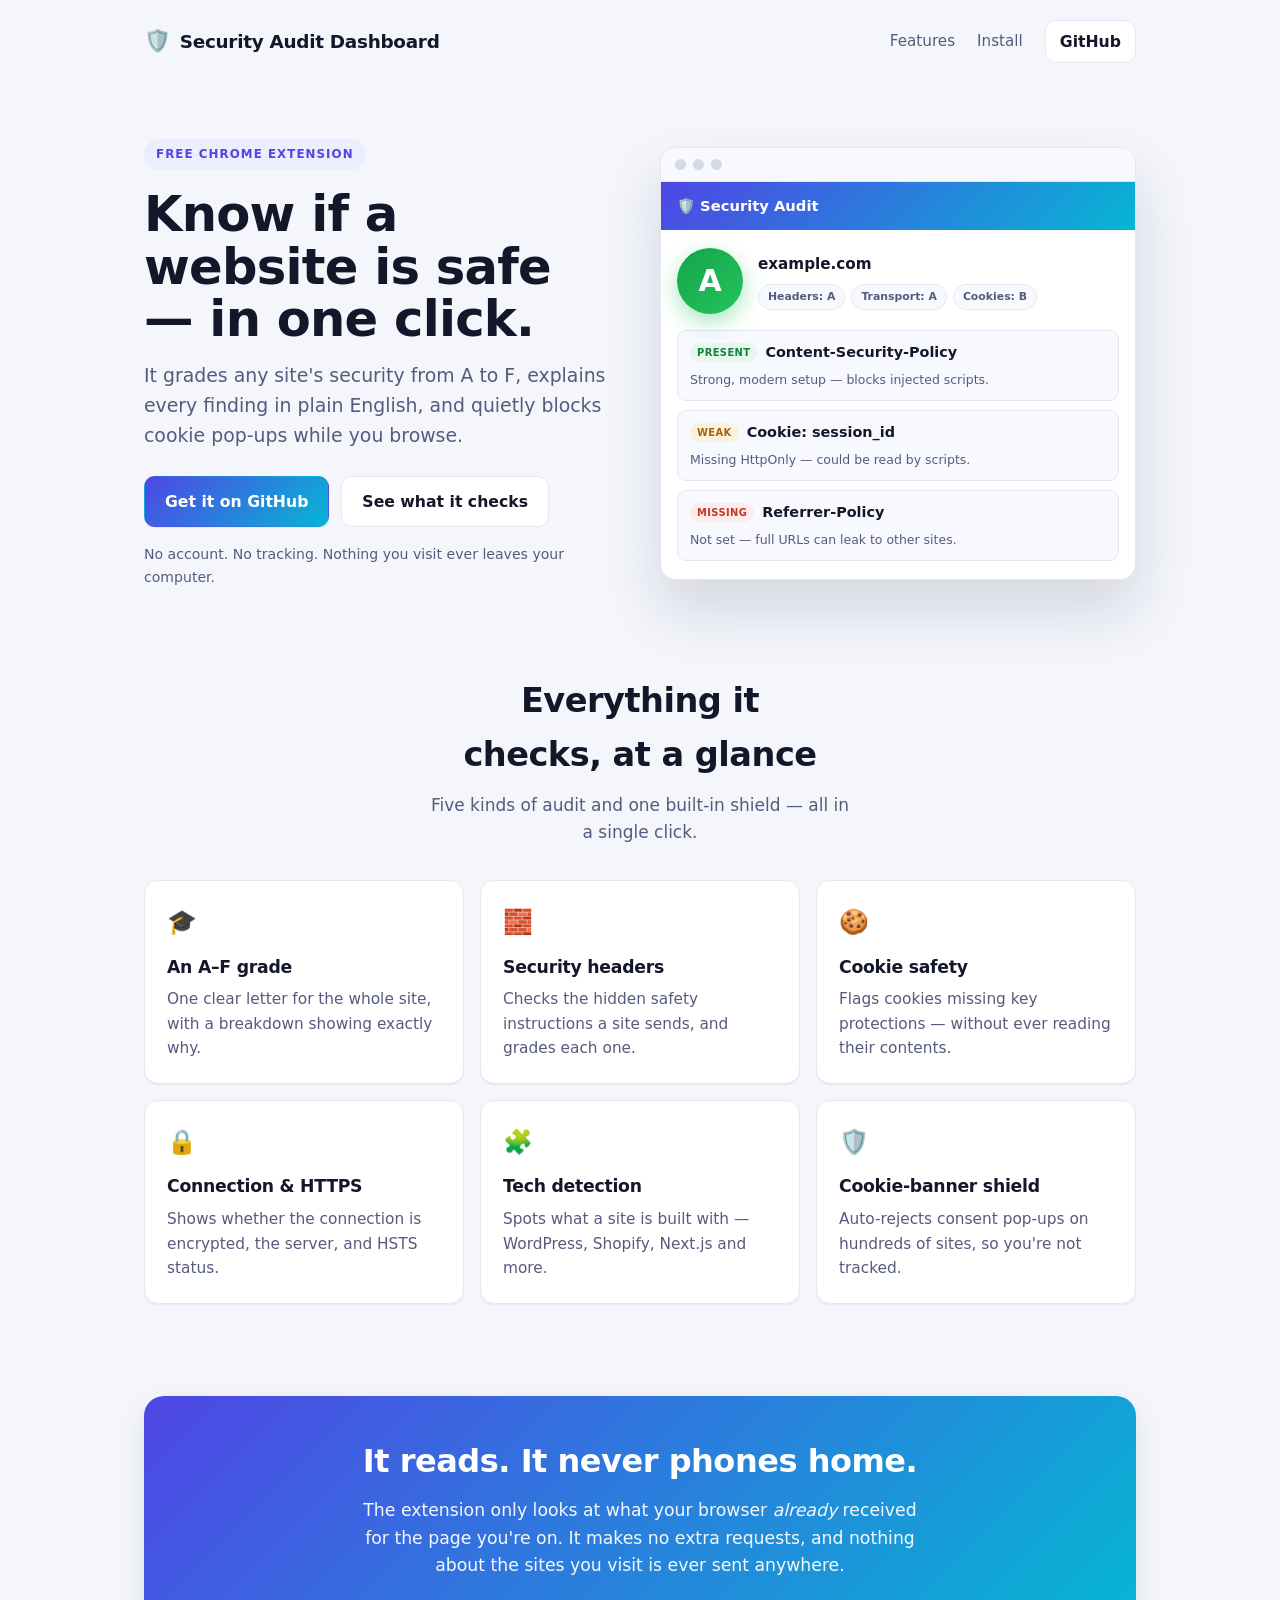
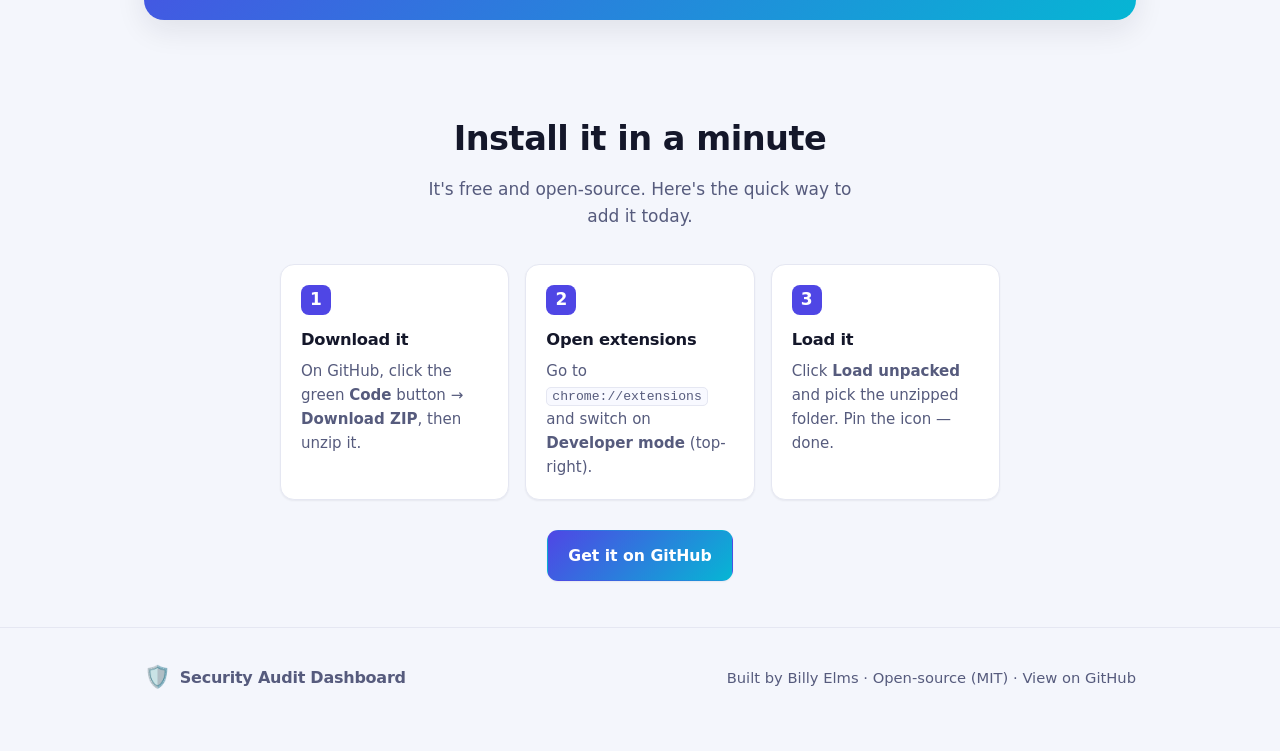
==== docs/index.html @ 19c2b423 "Add landing page (docs/index.html) for GitHub Pages Co-Authored-By: Claude Opus 4.8 <noreply@anthrop" ====
<!DOCTYPE html>
<html lang="en">
<head>
<meta charset="UTF-8" />
<meta name="viewport" content="width=device-width, initial-scale=1" />
<title>Security Audit Dashboard — grade any website's security in one click</title>
<style>
  :root {
    --bg: #f4f6fc;
    --surface: #ffffff;
    --surface-2: #f8f9ff;
    --ink: #14172a;
    --ink-soft: #565b7d;
    --line: #e5e7f2;
    --accent: #4f46e5;
    --accent-2: #06b6d4;
    --accent-soft: #eceefe;
    --good: #12813c;  --good-bg: #e7f7ee;
    --warn: #a4620a;  --warn-bg: #fbf1df;
    --bad:  #c0392b;  --bad-bg:  #fdecec;
    --shadow-sm: 0 1px 2px rgba(20,23,42,.06);
    --shadow-md: 0 10px 30px rgba(20,23,42,.09);
    --shadow-lg: 0 30px 60px rgba(20,23,42,.14);
  }
  @media (prefers-color-scheme: dark) {
    :root {
      --bg: #090d1b;
      --surface: #141a2e;
      --surface-2: #10152a;
      --ink: #e9ecf7;
      --ink-soft: #a4a9c8;
      --line: #252b45;
      --accent: #8b93ff;
      --accent-2: #38cfe6;
      --accent-soft: #191f3c;
      --good: #63d38c;  --good-bg: #12331f;
      --warn: #f0c66b;  --warn-bg: #392b10;
      --bad:  #f28b82;  --bad-bg:  #3a1a1a;
      --shadow-sm: 0 1px 2px rgba(0,0,0,.4);
      --shadow-md: 0 14px 34px rgba(0,0,0,.45);
      --shadow-lg: 0 34px 70px rgba(0,0,0,.55);
    }
  }
  * { box-sizing: border-box; }
  html { scroll-behavior: smooth; }
  body {
    margin: 0; background: var(--bg); color: var(--ink);
    font-family: system-ui, -apple-system, "Segoe UI", Roboto, sans-serif;
    font-size: 17px; line-height: 1.6; -webkit-font-smoothing: antialiased;
  }
  a { color: var(--accent); }
  h1, h2, h3, .brand { font-family: ui-rounded, "SF Pro Rounded", system-ui, sans-serif; letter-spacing: -.015em; text-wrap: balance; }
  .wrap { max-width: 1040px; margin: 0 auto; padding: 0 24px; }

  /* ---- Nav ---- */
  nav { display: flex; align-items: center; justify-content: space-between; padding: 20px 0; }
  .brand { display: flex; align-items: center; gap: 9px; font-weight: 800; font-size: 1.15rem; }
  .brand .logo { font-size: 1.35rem; }
  nav .links { display: flex; align-items: center; gap: 22px; font-size: .95rem; }
  nav .links a { color: var(--ink-soft); text-decoration: none; }
  nav .links a:hover { color: var(--ink); }
  @media (max-width: 560px) { nav .links a.hide-sm { display: none; } }

  /* ---- Buttons ---- */
  .btn {
    display: inline-flex; align-items: center; gap: 8px; font: inherit; font-weight: 650;
    font-size: .98rem; padding: 12px 20px; border-radius: 11px; cursor: pointer;
    text-decoration: none; border: 1px solid transparent; transition: transform .06s, filter .15s, background .15s;
  }
  .btn:active { transform: translateY(1px); }
  .btn.primary { color: #fff; background: linear-gradient(135deg, var(--accent), var(--accent-2)); box-shadow: var(--shadow-sm); }
  .btn.primary:hover { filter: brightness(1.06); }
  .btn.ghost { color: var(--ink); background: var(--surface); border-color: var(--line); }
  .btn.ghost:hover { border-color: var(--accent); }

  /* ---- Hero ---- */
  .hero { padding: 40px 0 24px; display: grid; gap: 40px; align-items: center; }
  @media (min-width: 860px) { .hero { grid-template-columns: 1fr 1fr; padding: 56px 0 40px; } }
  .eyebrow {
    display: inline-block; font-size: .74rem; font-weight: 700; letter-spacing: .09em; text-transform: uppercase;
    color: var(--accent); background: var(--accent-soft); padding: 6px 12px; border-radius: 999px;
  }
  .hero h1 { font-size: clamp(2.1rem, 5.2vw, 3.1rem); line-height: 1.06; margin: 18px 0 14px; }
  .hero p.lead { font-size: 1.18rem; color: var(--ink-soft); margin: 0 0 26px; max-width: 42ch; }
  .hero .cta { display: flex; flex-wrap: wrap; gap: 12px; }
  .hero .tiny { margin: 16px 0 0; font-size: .88rem; color: var(--ink-soft); }

  /* ---- Product mockup (a stylised preview built in HTML/CSS) ---- */
  .shot {
    background: var(--surface); border: 1px solid var(--line); border-radius: 16px;
    box-shadow: var(--shadow-lg); overflow: hidden; transform: rotate(-1deg);
  }
  .shot .titlebar { display: flex; align-items: center; gap: 7px; padding: 11px 14px; background: var(--surface-2); border-bottom: 1px solid var(--line); }
  .shot .dot { width: 11px; height: 11px; border-radius: 50%; background: #d6d9e6; }
  .shot .bar { background: linear-gradient(135deg, var(--accent), var(--accent-2)); color: #fff; font-weight: 700; font-size: .92rem; padding: 12px 16px; display: flex; align-items: center; gap: 8px; }
  .shot .body { padding: 18px 16px; }
  .shot .top { display: flex; align-items: center; gap: 15px; margin-bottom: 16px; }
  .shot .grade {
    flex: 0 0 auto; width: 66px; height: 66px; border-radius: 50%; display: grid; place-items: center;
    font-family: ui-rounded, system-ui; font-size: 30px; font-weight: 800; color: #fff;
    background: linear-gradient(135deg, #16a34a, #22c55e); box-shadow: 0 8px 22px rgba(34,197,94,.4);
  }
  .shot .site { font-weight: 700; font-size: .95rem; }
  .shot .chips { display: flex; flex-wrap: wrap; gap: 6px; margin-top: 8px; }
  .shot .chip { font-size: .68rem; font-weight: 700; padding: 3px 9px; border-radius: 999px; background: var(--surface-2); border: 1px solid var(--line); color: var(--ink-soft); }
  .shot .row { border: 1px solid var(--line); border-radius: 9px; padding: 10px 12px; margin-top: 9px; background: var(--surface-2); }
  .shot .row .rh { display: flex; align-items: center; gap: 8px; font-weight: 650; font-size: .9rem; }
  .badge { font-size: .62rem; font-weight: 800; letter-spacing: .04em; text-transform: uppercase; padding: 2px 7px; border-radius: 999px; }
  .badge.good { background: var(--good-bg); color: var(--good); }
  .badge.warn { background: var(--warn-bg); color: var(--warn); }
  .badge.bad  { background: var(--bad-bg);  color: var(--bad); }
  .shot .row p { margin: 6px 0 0; font-size: .78rem; color: var(--ink-soft); }

  /* ---- Sections ---- */
  section { padding: 46px 0; }
  .section-head { text-align: center; max-width: 40ch; margin: 0 auto 34px; }
  .section-head h2 { font-size: clamp(1.6rem, 3.5vw, 2.1rem); margin: 0 0 10px; }
  .section-head p { color: var(--ink-soft); margin: 0; }

  .features { display: grid; gap: 16px; grid-template-columns: 1fr; }
  @media (min-width: 620px) { .features { grid-template-columns: 1fr 1fr; } }
  @media (min-width: 900px) { .features { grid-template-columns: 1fr 1fr 1fr; } }
  .feature { background: var(--surface); border: 1px solid var(--line); border-radius: 14px; padding: 22px; box-shadow: var(--shadow-sm); }
  .feature .ic { font-size: 1.5rem; }
  .feature h3 { font-size: 1.08rem; margin: 12px 0 6px; }
  .feature p { margin: 0; color: var(--ink-soft); font-size: .96rem; }

  /* ---- Privacy strip ---- */
  .privacy { background: linear-gradient(135deg, var(--accent), var(--accent-2)); color: #fff; border-radius: 20px; padding: 40px 32px; text-align: center; box-shadow: var(--shadow-md); }
  .privacy h2 { font-size: clamp(1.5rem, 3.4vw, 2rem); margin: 0 0 10px; color: #fff; }
  .privacy p { margin: 0 auto; max-width: 52ch; font-size: 1.08rem; opacity: .95; }

  /* ---- Install ---- */
  .steps { display: grid; gap: 16px; grid-template-columns: 1fr; max-width: 720px; margin: 0 auto; }
  @media (min-width: 720px) { .steps { grid-template-columns: repeat(3, 1fr); } }
  .step { background: var(--surface); border: 1px solid var(--line); border-radius: 14px; padding: 20px; box-shadow: var(--shadow-sm); }
  .step .n { display: grid; place-items: center; width: 30px; height: 30px; border-radius: 8px; background: var(--accent); color: #fff; font-weight: 800; font-family: ui-rounded, system-ui; }
  .step h3 { font-size: 1.02rem; margin: 12px 0 6px; }
  .step p { margin: 0; color: var(--ink-soft); font-size: .94rem; }
  .step code { font-family: ui-monospace, Menlo, monospace; font-size: .82rem; background: var(--surface-2); border: 1px solid var(--line); border-radius: 5px; padding: 1px 5px; }
  .install-cta { text-align: center; margin-top: 30px; }

  footer { border-top: 1px solid var(--line); padding: 32px 0 56px; color: var(--ink-soft); font-size: .92rem; }
  footer .frow { display: flex; flex-wrap: wrap; gap: 12px 24px; align-items: center; justify-content: space-between; }
  footer a { color: var(--ink-soft); text-decoration: none; }
  footer a:hover { color: var(--accent); }

  [class*="fade"] { animation: rise .5s ease both; }
  @keyframes rise { from { opacity: 0; transform: translateY(10px); } to { opacity: 1; transform: none; } }
  @media (prefers-reduced-motion: reduce) { * { animation: none !important; scroll-behavior: auto; } }
</style>
</head>
<body>

<div class="wrap">
  <nav>
    <div class="brand"><span class="logo">🛡️</span> Security Audit Dashboard</div>
    <div class="links">
      <a href="#features" class="hide-sm">Features</a>
      <a href="#install" class="hide-sm">Install</a>
      <a href="https://github.com/Elmzb/chrome-security-header-analyzer" class="btn ghost" style="padding:8px 14px">GitHub</a>
    </div>
  </nav>

  <!-- HERO -->
  <header class="hero">
    <div class="fade">
      <span class="eyebrow">Free Chrome extension</span>
      <h1>Know if a website is safe — in one click.</h1>
      <p class="lead">It grades any site's security from A to F, explains every finding in plain English, and quietly blocks cookie pop-ups while you browse.</p>
      <div class="cta">
        <a class="btn primary" href="https://github.com/Elmzb/chrome-security-header-analyzer">Get it on GitHub</a>
        <a class="btn ghost" href="#features">See what it checks</a>
      </div>
      <p class="tiny">No account. No tracking. Nothing you visit ever leaves your computer.</p>
    </div>

    <!-- Stylised product preview (built in HTML/CSS, no image needed) -->
    <div class="shot fade" aria-hidden="true">
      <div class="titlebar"><span class="dot"></span><span class="dot"></span><span class="dot"></span></div>
      <div class="bar">🛡️ Security Audit</div>
      <div class="body">
        <div class="top">
          <div class="grade">A</div>
          <div>
            <div class="site">example.com</div>
            <div class="chips">
              <span class="chip">Headers: A</span>
              <span class="chip">Transport: A</span>
              <span class="chip">Cookies: B</span>
            </div>
          </div>
        </div>
        <div class="row">
          <div class="rh"><span class="badge good">Present</span> Content-Security-Policy</div>
          <p>Strong, modern setup — blocks injected scripts.</p>
        </div>
        <div class="row">
          <div class="rh"><span class="badge warn">Weak</span> Cookie: session_id</div>
          <p>Missing HttpOnly — could be read by scripts.</p>
        </div>
        <div class="row">
          <div class="rh"><span class="badge bad">Missing</span> Referrer-Policy</div>
          <p>Not set — full URLs can leak to other sites.</p>
        </div>
      </div>
    </div>
  </header>

  <!-- FEATURES -->
  <section id="features">
    <div class="section-head">
      <h2>Everything it checks, at a glance</h2>
      <p>Five kinds of audit and one built-in shield — all in a single click.</p>
    </div>
    <div class="features">
      <div class="feature fade"><div class="ic">🎓</div><h3>An A–F grade</h3><p>One clear letter for the whole site, with a breakdown showing exactly why.</p></div>
      <div class="feature fade"><div class="ic">🧱</div><h3>Security headers</h3><p>Checks the hidden safety instructions a site sends, and grades each one.</p></div>
      <div class="feature fade"><div class="ic">🍪</div><h3>Cookie safety</h3><p>Flags cookies missing key protections — without ever reading their contents.</p></div>
      <div class="feature fade"><div class="ic">🔒</div><h3>Connection &amp; HTTPS</h3><p>Shows whether the connection is encrypted, the server, and HSTS status.</p></div>
      <div class="feature fade"><div class="ic">🧩</div><h3>Tech detection</h3><p>Spots what a site is built with — WordPress, Shopify, Next.js and more.</p></div>
      <div class="feature fade"><div class="ic">🛡️</div><h3>Cookie-banner shield</h3><p>Auto-rejects consent pop-ups on hundreds of sites, so you're not tracked.</p></div>
    </div>
  </section>

  <!-- PRIVACY -->
  <section>
    <div class="privacy fade">
      <h2>It reads. It never phones home.</h2>
      <p>The extension only looks at what your browser <em>already</em> received for the page you're on. It makes no extra requests, and nothing about the sites you visit is ever sent anywhere.</p>
    </div>
  </section>

  <!-- INSTALL -->
  <section id="install">
    <div class="section-head">
      <h2>Install it in a minute</h2>
      <p>It's free and open-source. Here's the quick way to add it today.</p>
    </div>
    <div class="steps">
      <div class="step fade"><div class="n">1</div><h3>Download it</h3><p>On GitHub, click the green <strong>Code</strong> button → <strong>Download ZIP</strong>, then unzip it.</p></div>
      <div class="step fade"><div class="n">2</div><h3>Open extensions</h3><p>Go to <code>chrome://extensions</code> and switch on <strong>Developer mode</strong> (top-right).</p></div>
      <div class="step fade"><div class="n">3</div><h3>Load it</h3><p>Click <strong>Load unpacked</strong> and pick the unzipped folder. Pin the icon — done.</p></div>
    </div>
    <div class="install-cta">
      <a class="btn primary" href="https://github.com/Elmzb/chrome-security-header-analyzer">Get it on GitHub</a>
    </div>
  </section>
</div>

<footer>
  <div class="wrap frow">
    <div class="brand" style="font-size:1rem"><span class="logo">🛡️</span> Security Audit Dashboard</div>
    <div>Built by Billy Elms · Open-source (MIT) · <a href="https://github.com/Elmzb/chrome-security-header-analyzer">View on GitHub</a></div>
  </div>
</footer>

</body>
</html>
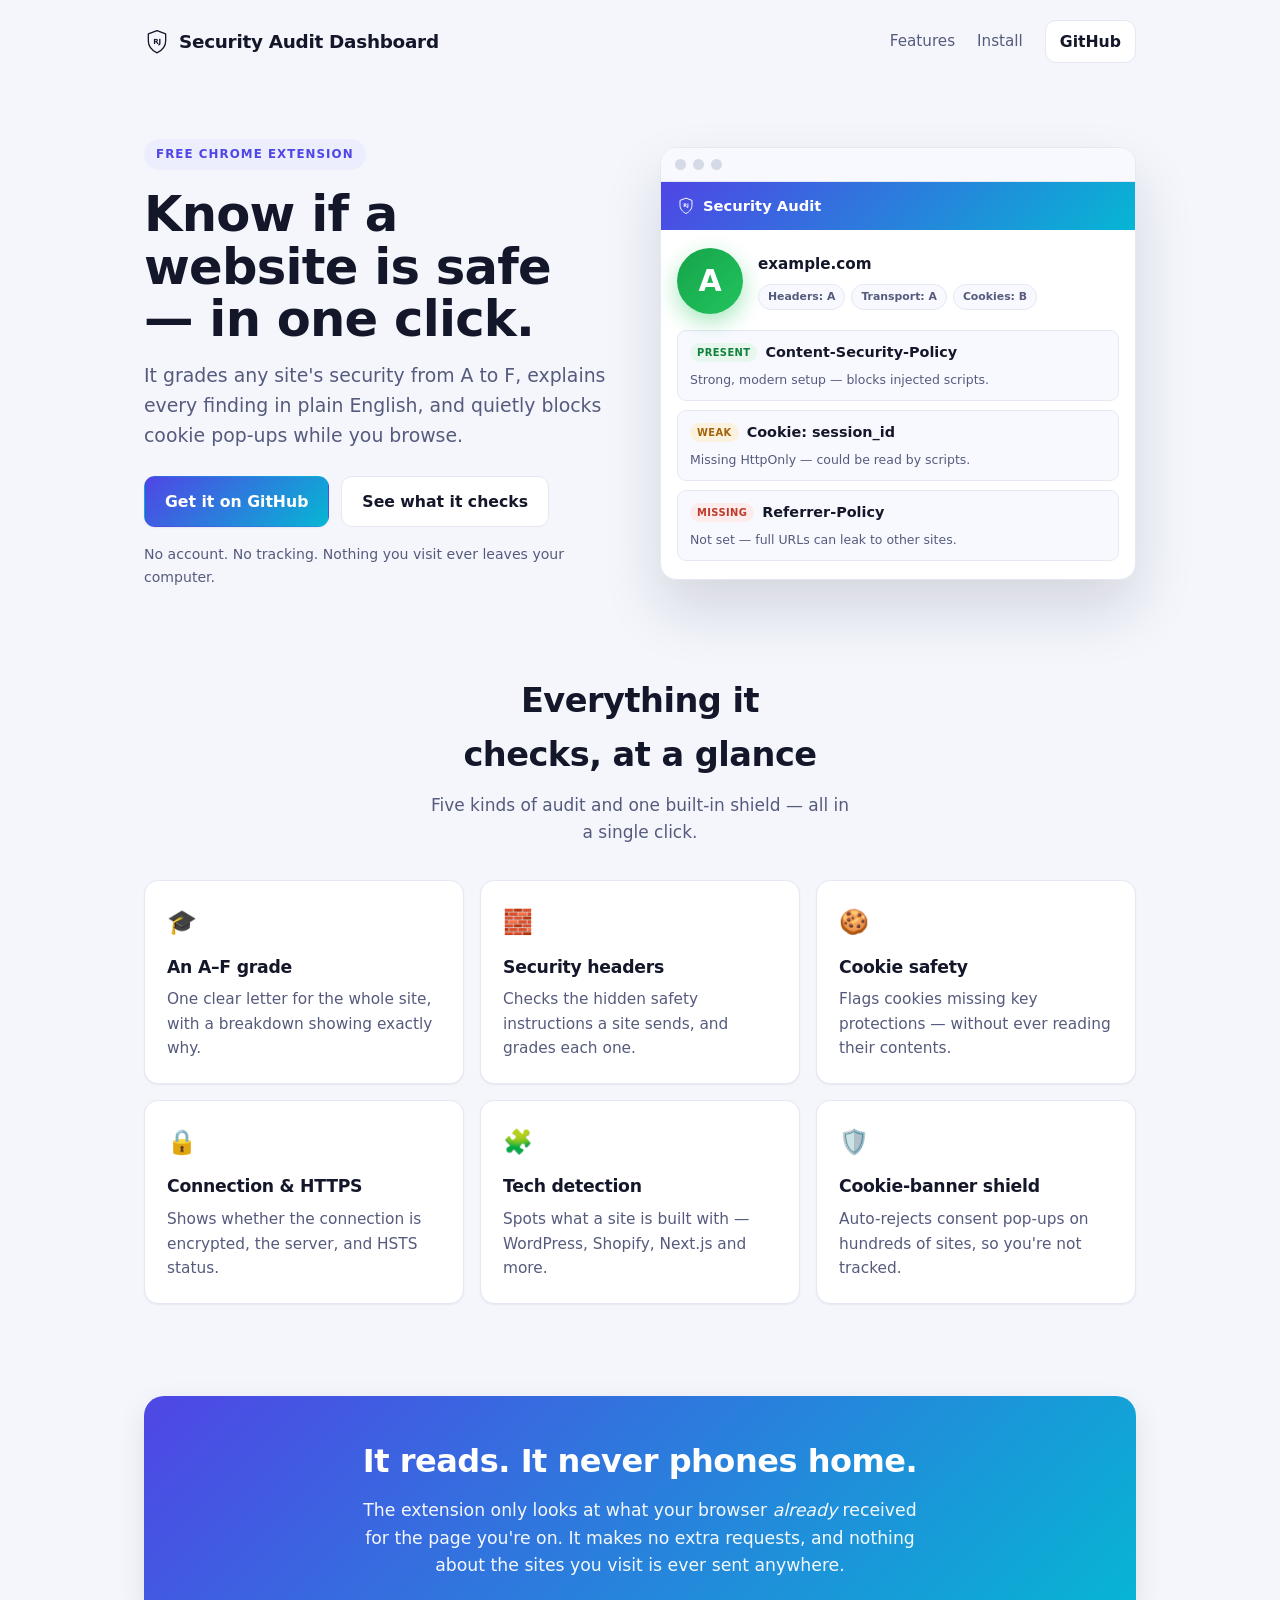
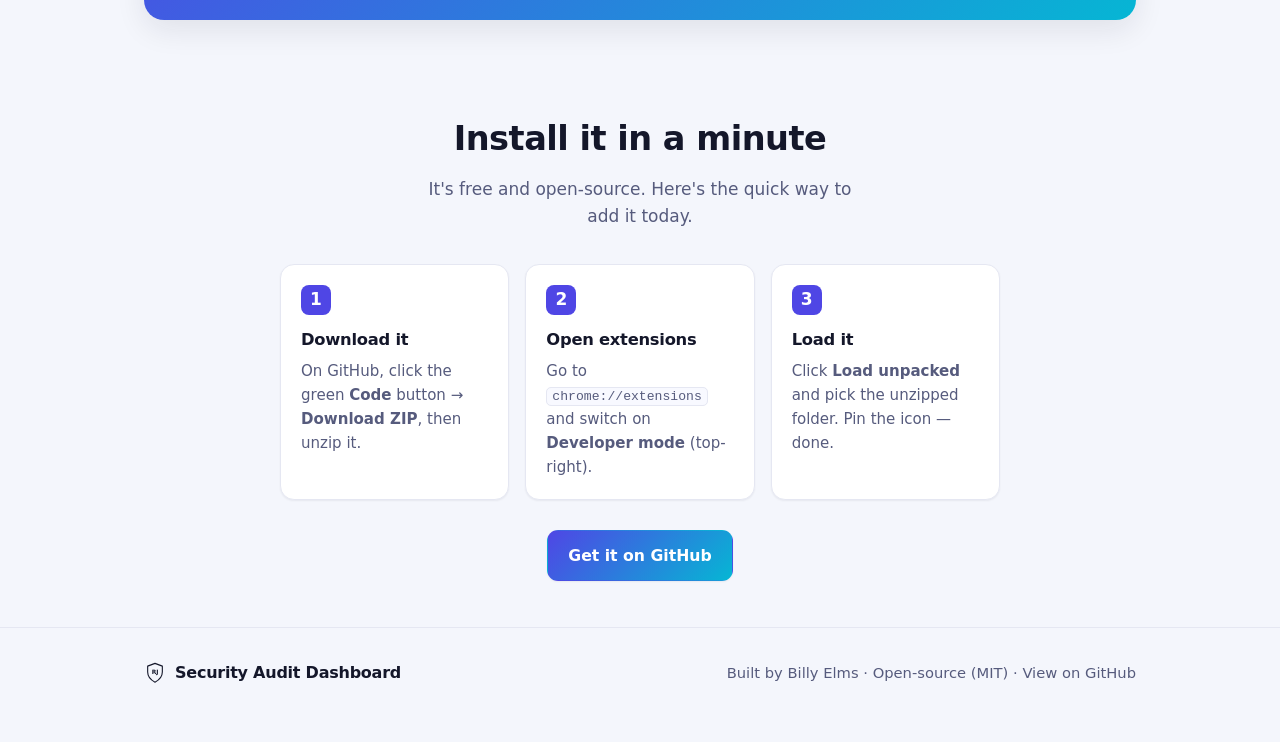
==== commit 5c9944b0: "Logo: new RJ shield mark (mono outline) — extension icons + landing page Co-Authored-By: Claude Opus" ====
--- a/docs/index.html
+++ b/docs/index.html
@@ -154,7 +154,13 @@
 
 <div class="wrap">
   <nav>
-    <div class="brand"><span class="logo">🛡️</span> Security Audit Dashboard</div>
+    <div class="brand">
+      <svg class="logo" width="26" height="26" viewBox="0 0 48 48" aria-hidden="true">
+        <path d="M24 3 L40 9 V22 C40 32 33 39.5 24 44 C15 39.5 8 32 8 22 V9 Z" fill="none" stroke="currentColor" stroke-width="2.4" stroke-linejoin="round"/>
+        <text x="24" y="27" text-anchor="middle" font-family="ui-rounded, system-ui" font-weight="800" font-size="13" fill="currentColor">RJ</text>
+      </svg>
+      Security Audit Dashboard
+    </div>
     <div class="links">
       <a href="#features" class="hide-sm">Features</a>
       <a href="#install" class="hide-sm">Install</a>
@@ -178,7 +184,13 @@
     <!-- Stylised product preview (built in HTML/CSS, no image needed) -->
     <div class="shot fade" aria-hidden="true">
       <div class="titlebar"><span class="dot"></span><span class="dot"></span><span class="dot"></span></div>
-      <div class="bar">🛡️ Security Audit</div>
+      <div class="bar">
+        <svg width="18" height="18" viewBox="0 0 48 48" aria-hidden="true">
+          <path d="M24 3 L40 9 V22 C40 32 33 39.5 24 44 C15 39.5 8 32 8 22 V9 Z" fill="none" stroke="#fff" stroke-width="2.6" stroke-linejoin="round"/>
+          <text x="24" y="27" text-anchor="middle" font-family="ui-rounded, system-ui" font-weight="800" font-size="13" fill="#fff">RJ</text>
+        </svg>
+        Security Audit
+      </div>
       <div class="body">
         <div class="top">
           <div class="grade">A</div>
@@ -250,7 +262,13 @@
 
 <footer>
   <div class="wrap frow">
-    <div class="brand" style="font-size:1rem"><span class="logo">🛡️</span> Security Audit Dashboard</div>
+    <div class="brand" style="font-size:1rem;color:var(--ink)">
+      <svg width="22" height="22" viewBox="0 0 48 48" aria-hidden="true">
+        <path d="M24 3 L40 9 V22 C40 32 33 39.5 24 44 C15 39.5 8 32 8 22 V9 Z" fill="none" stroke="currentColor" stroke-width="2.4" stroke-linejoin="round"/>
+        <text x="24" y="27" text-anchor="middle" font-family="ui-rounded, system-ui" font-weight="800" font-size="13" fill="currentColor">RJ</text>
+      </svg>
+      Security Audit Dashboard
+    </div>
     <div>Built by Billy Elms · Open-source (MIT) · <a href="https://github.com/Elmzb/chrome-security-header-analyzer">View on GitHub</a></div>
   </div>
 </footer>
